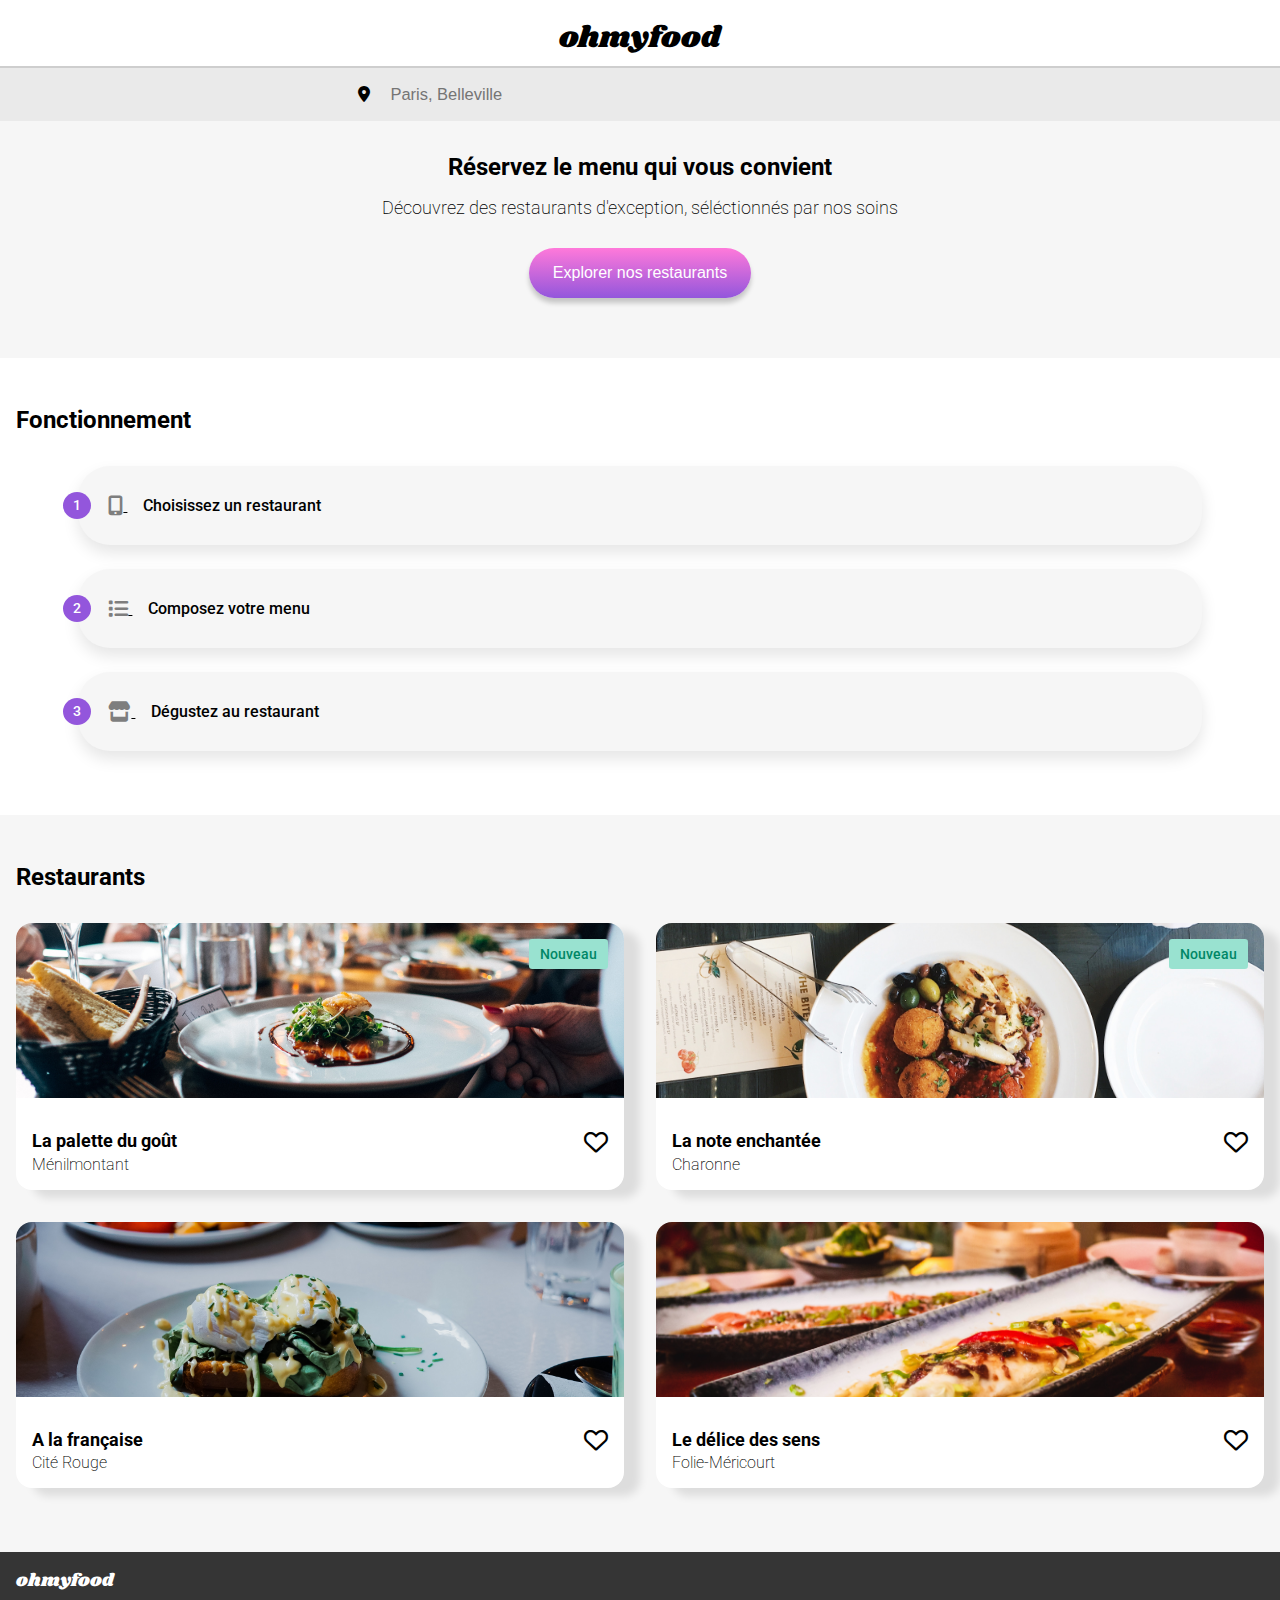
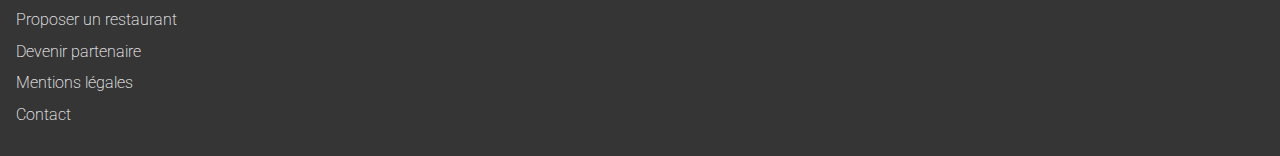
==== Ohmyfood/index.html @ c8597b2f "page accueil v1" ====
<!DOCTYPE html>
<html lang="fr">

<head>
    <meta charset="UTF-8">
    <meta http-equiv="X-UA-Compatible" content="IE=edge">
    <meta name="viewport" content="width=device-width, initial-scale=1.0">
    <link rel="stylesheet" href="sass/styles.css">
    <link rel="preconnect" href="https://fonts.googleapis.com">
    <link rel="preconnect" href="https://fonts.gstatic.com" crossorigin>
    <link href="https://fonts.googleapis.com/css2?family=Roboto:wght@300;400;500;700&family=Shrikhand&display=swap"
        rel="stylesheet">
    <link rel="stylesheet" href="https://cdn.jsdelivr.net/npm/bootstrap-icons@1.9.1/font/bootstrap-icons.css"
        integrity="sha384-xeJqLiuOvjUBq3iGOjvSQSIlwrpqjSHXpduPd6rQpuiM3f5/ijby8pCsnbu5S81n" crossorigin="anonymous">
    <link rel="stylesheet" href="https://cdnjs.cloudflare.com/ajax/libs/font-awesome/6.0.0/css/all.min.css">
    <title>ohmyfood</title>
</head>

<body>
    <!--header-->
    <header>
        <p class="header__logo logo">ohmyfood</p>
    </header>
    <main>
        <!--section search-->
        <section class="section__search">
            <div class="search__input">
                <i class="fa-solid fa-location-dot search--icon"></i>
                <input class="search--input" type="text" placeholder="Paris, Belleville">
            </div>
        </section>
        <!--section feature-->
        <section class="section__feature">
            <h1 class="feature__heading-1 heading-1">Réservez le menu qui vous convient</h1>
            <p class="feature__text">Découvrez des restaurants d'exception, séléctionnés par nos soins</p>
            <button class="btn--gradient">Explorer nos restaurants</button>
        </section>
        <!--section functioning-->
        <section class="section__functioning">
            <h1 class="function__heading-1 heading-1">Fonctionnement</h1>
            <ul class="function__wrapper">
                <li class="wrapper__list">
                    <a href="#">
                        <p class="list-1__number number">1</p>
                        <i class="list-1__icon fa-solid fa-mobile-screen-button fa-lg icon"></i>
                        <p class="list-1__text">Choisissez un restaurant</p>
                    </a>
                </li>
                <li class="wrapper__list">
                    <a href="#">
                        <p class="list-2__number number">2</p>
                        <i class="list-2__icon fa-solid fa-list fa-lg icon"></i>
                        <p class="list-2__text">Composez votre menu</p>
                    </a>
                </li>
                <li class="wrapper__list">
                    <a href="#">
                        <p class="list-3__number number">3</p>
                        <i class="list-3__icon fa-solid fa-store fa-lg icon"></i>
                        <p class="list-3__text">Dégustez au restaurant</p>
                    </a>
                </li>
            </ul>
        </section>
        <!--section restaurants-->
        <section class="section__restaurants">
            <h1 class="restaurants__heading-1 heading-1">Restaurants</h1>
            <div class="restaurants__wrapper">
                <div class="wrapper__card">
                    <img class="card-1__img image" src="images/restaurants/jay-wennington-N_Y88TWmGwA-unsplash.jpg"
                        alt="restaurant la palette du goût" />
                    <div class="card-1__lower card__lower">
                        <h3 class="lower__heading-3 heading-3">La palette du goût</h3>
                        <i class="fa-solid fa-heart icon--fill fa-xl"></i>
                        <i class="fa-regular fa-heart icon--border fa-xl"></i>
                        <p class="lower__location">Ménilmontant</p>
                    </div>
                    <p class="card-1__new card__new">Nouveau</p>
                </div>
                <div class="wrapper__card">
                    <img class="card-2__img image" src="images/restaurants/stil-u2Lp8tXIcjw-unsplash.jpg"
                        alt="restaurant la note enchantée">
                    <div class="card-2__lower card__lower">
                        <h3 class="lower__heading-3 heading-3">La note enchantée</h3>
                        <i class="fa-solid fa-heart icon--fill fa-xl"></i>
                        <i class="fa-regular fa-heart icon--border fa-xl"></i>
                        <p class="lower__location">Charonne</p>
                    </div>
                    <p class="card-2__new card__new">Nouveau</p>
                </div>
                <div class="wrapper__card">
                    <img class="card-3__img image" src="images/restaurants/toa-heftiba-DQKerTsQwi0-unsplash.jpg"
                        alt="restaurant A la française" />
                    <div class="card-3__lower card__lower">
                        <h3 class="lower__heading-3 heading-3">A la française</h3>
                        <div class="icon--toggle">
                            <i class="fa-solid fa-heart icon--fill fa-xl"></i>
                            <i class="fa-regular fa-heart icon--border fa-xl"></i>
                        </div>
                        <p class="lower__location">Cité Rouge</p>
                    </div>
                    <p class="card-3__new card__new">Nouveau</p>
                </div>
                <div class="wrapper__card">
                    <img class="card-4__img image"
                        src="images/restaurants/louis-hansel-shotsoflouis-qNBGVyOCY8Q-unsplash.jpg"
                        alt="restaurant le délice des sens" />
                    <div class="card-4__lower card__lower">
                        <h3 class="lower__heading-3 heading-3">Le délice des sens</h3>
                        <i class="fa-solid fa-heart icon--fill fa-xl"></i>
                        <i class="fa-regular fa-heart icon--border fa-xl"></i>
                        <p class="lower__location">Folie-Méricourt</p>
                    </div>
                    <p class="card-4__new card__new">Nouveau</p>
                </div>
            </div>
        </section>
    </main>
    <!--footer-->
    <footer>
        <p class="footer__logo logo">ohmyfood</p>
        <ul class="footer_wrapper">
            <li class="wrapper__suggest">
                <i class="suggest__icon"></i>
                <p class="suggest__text">Proposer un restaurant</p>
            </li>
            <li class="wrapper__partnership">
                <i class="partnership__icon"></i>
                <p class="partnership__text">Devenir partenaire</p>
            </li>
            <li class="wrapper__legal">
                <p class="legal__text">Mentions légales</p>
            </li>
            <li class="wrapper__contact">
                <p class="contact__text">Contact</p>
            </li>
        </ul>
    </footer>
</body>

</html>
---- Ohmyfood/sass/styles.css ----
@import "../libs/reset.css";
@import "../libs/fonts.css";
body {
  width: 100%;
  background-color: #fff;
}

.header {
  width: 100%;
}

.header__logo {
  padding: 1rem 0 0.4rem 0;
}

section {
  width: 100%;
  padding: 0 1rem;
}

.section__search {
  width: 100%;
  padding: 1rem 0 1rem 0;
  background-color: #eaeaea;
  border-top: 2px solid #cecece;
}

.search__input {
  display: inline-block;
  padding-left: 28%;
}
.search__input input {
  width: 80%;
  background: none;
  font-size: 1.031rem;
  font-weight: 500;
  border: none;
  opacity: 1;
  padding-left: 1rem;
}

.section__feature {
  background: #f6f6f6;
  text-align: center;
  padding-bottom: 60px;
}

.feature__heading-1 {
  padding: 2rem 15% 1rem 15%;
  width: auto;
}

.feature__text {
  font-size: 1.125rem;
  padding-bottom: 1.875rem;
}

.btn--gradient {
  font-size: 1rem;
  font-weight: 500;
  color: #fff;
  padding: 1rem 1.5rem;
  border-radius: 2rem;
  border: none;
  background: linear-gradient(180deg, rgb(255, 121, 218) 0%, rgb(147, 86, 220) 100%);
  box-shadow: 0 5px 5px rgba(0, 0, 0, 0.2);
}
.btn--gradient:hover {
  background: linear-gradient(180deg, rgba(255, 121, 218, 0.9) 0%, rgba(147, 86, 220, 0.9) 100%);
  box-shadow: 0 5px 5px rgba(0, 0, 0, 0.4);
}

.section__functioning {
  padding-bottom: 4rem;
}
.section__functioning .function__heading-1 {
  padding: 3rem 0 2rem 0;
}

.function__wrapper {
  width: 100%;
  display: flex;
  flex-direction: column;
  gap: 1.5rem;
  font-weight: 500;
}
.function__wrapper a {
  width: 100%;
  color: #000;
  font-size: 1rem;
  font-weight: 500;
}
.function__wrapper a:visited {
  text-decoration: none;
  color: #000;
}

.wrapper__list {
  position: relative;
  width: 90%;
  margin: auto;
  background-color: #f6f6f6;
  padding: 30px 30px;
  border-radius: 2rem;
  box-shadow: 0 0.5rem 1rem rgba(0, 0, 0, 0.1);
}
.wrapper__list:hover {
  background-color: rgba(147, 86, 220, 0.1);
  box-shadow: 0 0.5rem 1rem rgba(0, 0, 0, 0.2);
}
.wrapper__list:hover .icon {
  color: #9356DC;
}
.wrapper__list .number {
  position: absolute;
  top: 33%;
  left: -15px;
  display: inline-block;
  padding: 5px 10px 5px 10px;
  border-radius: 50%;
  font-size: 0.9rem;
  color: #fff;
  background: #9356DC;
}
.wrapper__list .list-1__icon, .wrapper__list .list-2__icon, .wrapper__list .list-3__icon {
  display: inline-block;
  color: #7e7e7e;
}
.wrapper__list p {
  padding-left: 1rem;
  display: inline-block;
  font-size: 1rem;
  font-weight: 500;
}

.section__restaurants {
  width: 100%;
  background: #f6f6f6;
  padding-bottom: 4rem;
}
.section__restaurants .heading-1 {
  padding: 3rem 0 2rem 0;
}
.section__restaurants .restaurants__wrapper {
  display: flex;
  flex-direction: column;
  gap: 2rem;
  flex-wrap: nowrap;
}
@media screen and (min-width: 600px) {
  .section__restaurants .restaurants__wrapper {
    flex-direction: row;
    flex-wrap: wrap;
    justify-content: space-between;
  }
}

.wrapper__card {
  position: relative;
  display: flex;
  flex-direction: row;
  flex-wrap: wrap;
  gap: 1rem;
  height: 25%;
  width: 100%;
  max-width: 600px;
  background: #fff;
  border-radius: 1rem 1rem 1rem 1rem;
  box-shadow: 1rem 0.5rem 0.5rem rgba(0, 0, 0, 0.1);
}
@media screen and (min-width: 600px) {
  .wrapper__card {
    width: calc(50% - 1rem);
    max-width: 100%;
  }
}
.wrapper__card .image {
  max-height: 175px;
  width: 100%;
  border-radius: 1rem 1rem 0 0;
  -o-object-fit: cover;
     object-fit: cover;
}
.wrapper__card .card__lower {
  height: 35%;
}
.wrapper__card .card__new {
  position: absolute;
  top: 1rem;
  right: 1rem;
  font-size: 0.9rem;
  font-weight: 500;
  background: #99E2D0;
  color: #008766;
  padding: 0.4rem 0.7rem;
  border-radius: 0.2rem;
}

.card__lower {
  position: relative;
  width: 100%;
}
.card__lower .heading-3 {
  padding: 1rem 0 0.2rem 1rem;
  font-size: 1.15rem;
  font-weight: 700;
}
.card__lower p {
  padding: 0 0rem 1rem 1rem;
}
.card__lower .icon--border {
  display: block;
  position: absolute;
  background: #fff;
  top: 1.7rem;
  right: 1rem;
}
.card__lower .icon--fill {
  display: none;
  position: absolute;
  top: 1.7rem;
  right: 1rem;
}

.icon--toggle:hover .icon--border {
  display: none;
}
.icon--toggle:hover .icon--fill {
  display: block;
  height: -webkit-fit-content;
  height: -moz-fit-content;
  height: fit-content;
  -webkit-background-clip: text;
          background-clip: text;
  background-image: linear-gradient(180deg, rgb(255, 121, 218) 0%, rgb(147, 86, 220));
  color: transparent;
}

.card-3__new, .card-4__new {
  display: none;
}

footer {
  width: 100%;
  background: #353535;
  color: #fff;
  padding: 0 0 2rem 0;
}
footer .logo {
  padding: 1rem 0 1rem 1rem;
}
footer .footer_wrapper {
  width: 100%;
  display: flex;
  flex-direction: row;
  flex-wrap: wrap;
  gap: 0.8rem;
}
footer li {
  padding: 0 0 0 1rem;
  width: 100%;
}/*# sourceMappingURL=styles.css.map */
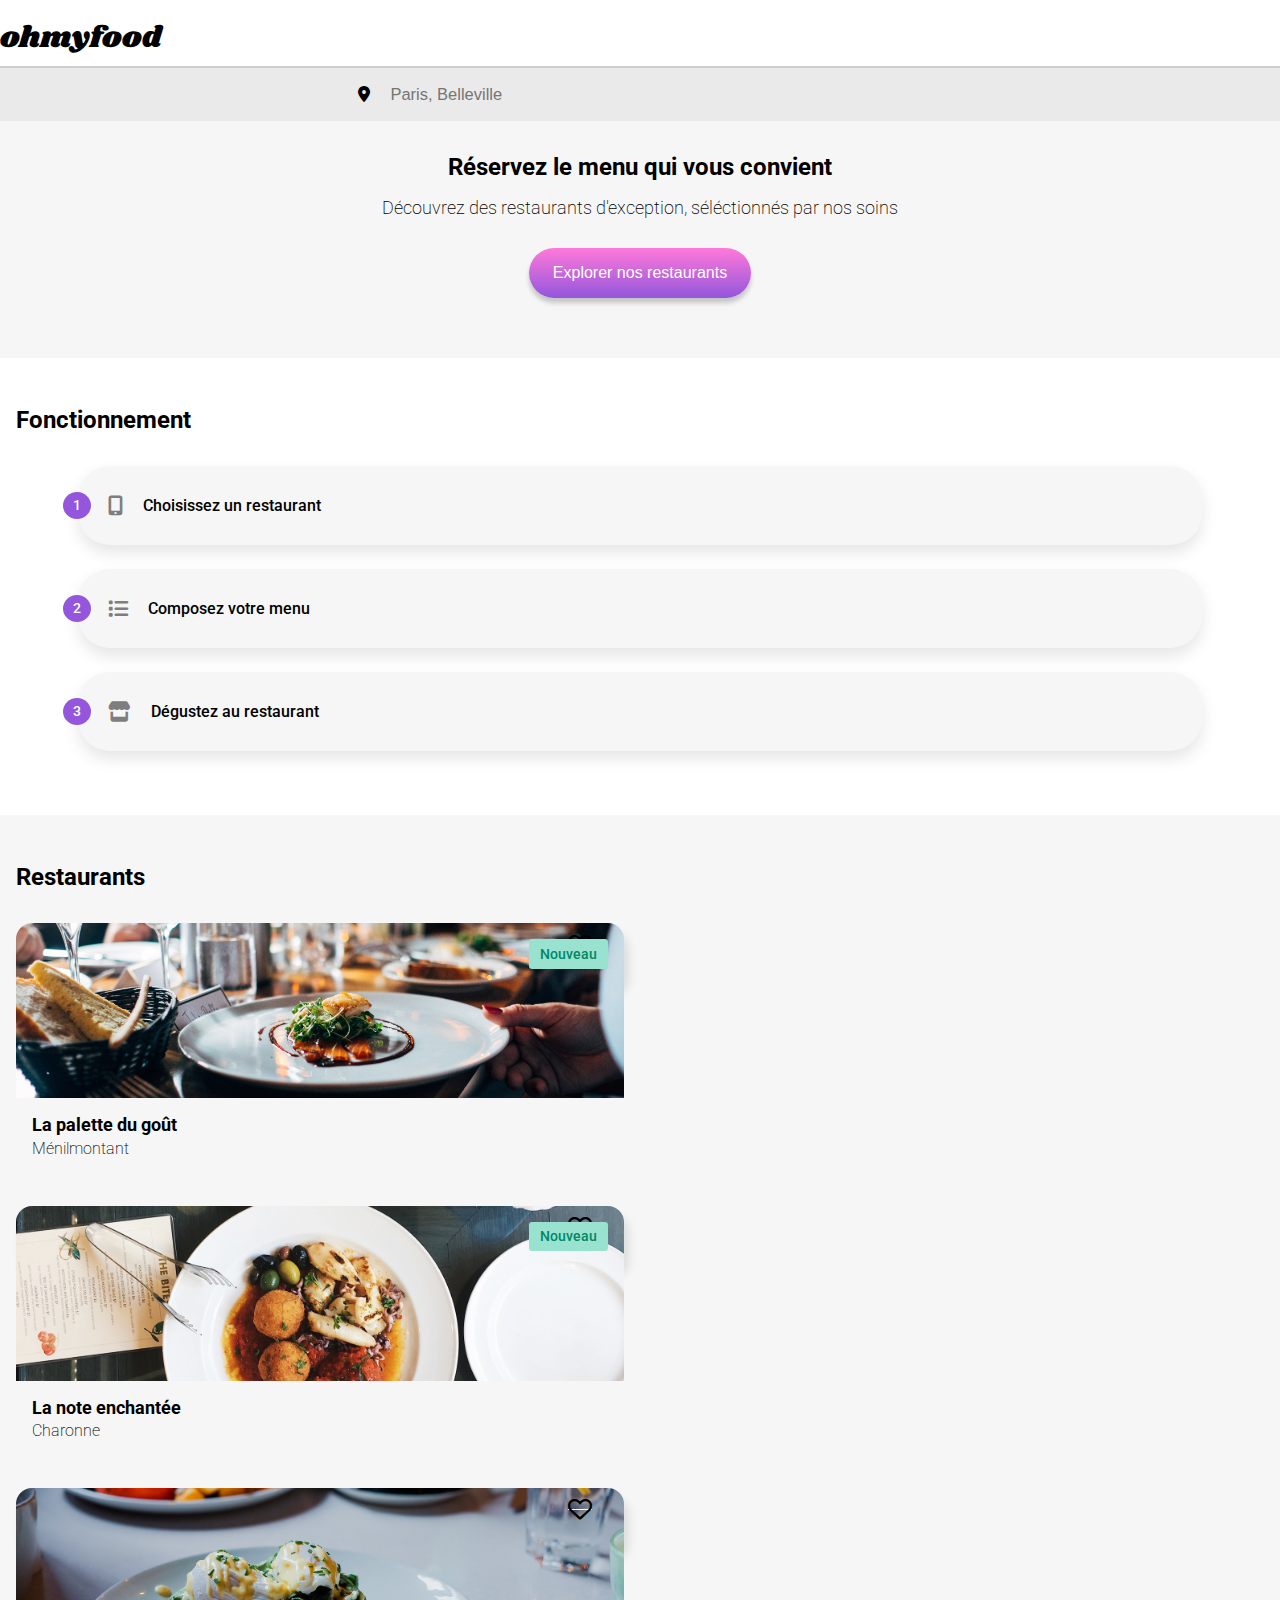
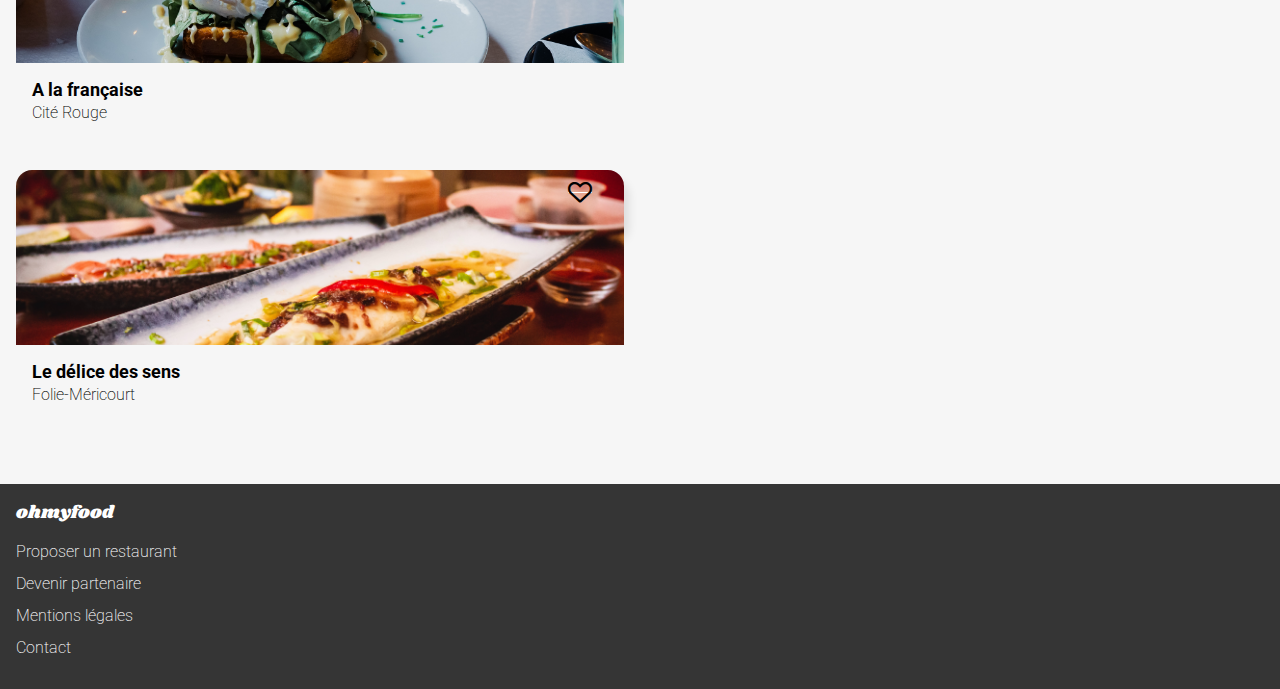
==== commit 877089ea: "ajout des pages menu" ====
--- a/Ohmyfood/index.html
+++ b/Ohmyfood/index.html
@@ -66,53 +66,62 @@
         <section class="section__restaurants">
             <h1 class="restaurants__heading-1 heading-1">Restaurants</h1>
             <div class="restaurants__wrapper">
-                <div class="wrapper__card">
-                    <img class="card-1__img image" src="images/restaurants/jay-wennington-N_Y88TWmGwA-unsplash.jpg"
-                        alt="restaurant la palette du goût" />
-                    <div class="card-1__lower card__lower">
-                        <h3 class="lower__heading-3 heading-3">La palette du goût</h3>
-                        <i class="fa-solid fa-heart icon--fill fa-xl"></i>
-                        <i class="fa-regular fa-heart icon--border fa-xl"></i>
-                        <p class="lower__location">Ménilmontant</p>
-                    </div>
-                    <p class="card-1__new card__new">Nouveau</p>
-                </div>
-                <div class="wrapper__card">
-                    <img class="card-2__img image" src="images/restaurants/stil-u2Lp8tXIcjw-unsplash.jpg"
-                        alt="restaurant la note enchantée">
-                    <div class="card-2__lower card__lower">
-                        <h3 class="lower__heading-3 heading-3">La note enchantée</h3>
-                        <i class="fa-solid fa-heart icon--fill fa-xl"></i>
-                        <i class="fa-regular fa-heart icon--border fa-xl"></i>
-                        <p class="lower__location">Charonne</p>
-                    </div>
-                    <p class="card-2__new card__new">Nouveau</p>
-                </div>
-                <div class="wrapper__card">
-                    <img class="card-3__img image" src="images/restaurants/toa-heftiba-DQKerTsQwi0-unsplash.jpg"
-                        alt="restaurant A la française" />
-                    <div class="card-3__lower card__lower">
-                        <h3 class="lower__heading-3 heading-3">A la française</h3>
-                        <div class="icon--toggle">
+                <a href="./pages/la-palette-du-gout.html">
+                    <div class="wrapper__card">
+                        <img class="card-1__img image" src="images/restaurants/jay-wennington-N_Y88TWmGwA-unsplash.jpg"
+                            alt="restaurant la palette du goût" />
+                        <div class="card-1__lower card__lower">
+                            <h3 class="lower__heading-3 heading-3">La palette du goût</h3>
                             <i class="fa-solid fa-heart icon--fill fa-xl"></i>
                             <i class="fa-regular fa-heart icon--border fa-xl"></i>
+                            <p class="lower__location">Ménilmontant</p>
+                            <p class="card-1__new card__new">Nouveau</p>
                         </div>
-                        <p class="lower__location">Cité Rouge</p>
                     </div>
-                    <p class="card-3__new card__new">Nouveau</p>
-                </div>
-                <div class="wrapper__card">
-                    <img class="card-4__img image"
-                        src="images/restaurants/louis-hansel-shotsoflouis-qNBGVyOCY8Q-unsplash.jpg"
-                        alt="restaurant le délice des sens" />
-                    <div class="card-4__lower card__lower">
-                        <h3 class="lower__heading-3 heading-3">Le délice des sens</h3>
-                        <i class="fa-solid fa-heart icon--fill fa-xl"></i>
-                        <i class="fa-regular fa-heart icon--border fa-xl"></i>
-                        <p class="lower__location">Folie-Méricourt</p>
+                </a>
+                <a href="#">
+                    <div class="wrapper__card">
+                        <img class="card-2__img image" src="images/restaurants/stil-u2Lp8tXIcjw-unsplash.jpg"
+                            alt="restaurant la note enchantée">
+                        <div class="card-2__lower card__lower">
+                            <h3 class="lower__heading-3 heading-3">La note enchantée</h3>
+                            <i class="fa-solid fa-heart icon--fill fa-xl"></i>
+                            <i class="fa-regular fa-heart icon--border fa-xl"></i>
+                            <p class="lower__location">Charonne</p>
+                        </div>
+                        <p class="card-2__new card__new">Nouveau</p>
                     </div>
-                    <p class="card-4__new card__new">Nouveau</p>
-                </div>
+                </a>
+                <a href="#">
+                    <div class="wrapper__card">
+                        <img class="card-3__img image" src="images/restaurants/toa-heftiba-DQKerTsQwi0-unsplash.jpg"
+                            alt="restaurant A la française" />
+                        <div class="card-3__lower card__lower">
+                            <h3 class="lower__heading-3 heading-3">A la française</h3>
+                            <div class="icon--toggle">
+                                <i class="fa-solid fa-heart icon--fill fa-xl"></i>
+                                <i class="fa-regular fa-heart icon--border fa-xl"></i>
+                            </div>
+                            <p class="lower__location">Cité Rouge</p>
+
+                        </div>
+                        <p class="card-3__new card__new">Nouveau</p>
+                    </div>
+                </a>
+                <a href="#">
+                    <div class="wrapper__card">
+                        <img class="card-4__img image"
+                            src="images/restaurants/louis-hansel-shotsoflouis-qNBGVyOCY8Q-unsplash.jpg"
+                            alt="restaurant le délice des sens" />
+                        <div class="card-4__lower card__lower">
+                            <h3 class="lower__heading-3 heading-3">Le délice des sens</h3>
+                            <i class="fa-solid fa-heart icon--fill fa-xl"></i>
+                            <i class="fa-regular fa-heart icon--border fa-xl"></i>
+                            <p class="lower__location">Folie-Méricourt</p>
+                        </div>
+                        <p class="card-4__new card__new">Nouveau</p>
+                    </div>
+                </a>
             </div>
         </section>
     </main>
@@ -121,18 +130,26 @@
         <p class="footer__logo logo">ohmyfood</p>
         <ul class="footer_wrapper">
             <li class="wrapper__suggest">
-                <i class="suggest__icon"></i>
-                <p class="suggest__text">Proposer un restaurant</p>
+                <a href="#">
+                    <i class="suggest__icon"></i>
+                    <p class="suggest__text">Proposer un restaurant</p>
+                </a>
             </li>
             <li class="wrapper__partnership">
-                <i class="partnership__icon"></i>
-                <p class="partnership__text">Devenir partenaire</p>
+                <a href="#">
+                    <i class="partnership__icon"></i>
+                    <p class="partnership__text">Devenir partenaire</p>
+                </a>
             </li>
             <li class="wrapper__legal">
-                <p class="legal__text">Mentions légales</p>
+                <a href="#">
+                    <p class="legal__text">Mentions légales</p>
+                </a>
             </li>
             <li class="wrapper__contact">
-                <p class="contact__text">Contact</p>
+                <a href="mailto:contact@ohmyfood.com">
+                    <p class="contact__text">Contact</p>
+                </a>
             </li>
         </ul>
     </footer>
--- a/Ohmyfood/sass/styles.css
+++ b/Ohmyfood/sass/styles.css
@@ -4,12 +4,23 @@
   width: 100%;
   background-color: #fff;
 }
+body a:link {
+  text-decoration: none;
+  color: inherit;
+}
 
 .header {
   width: 100%;
 }
 
+.arrow--link {
+  padding-left: 1.5rem;
+  padding-right: 3.4rem;
+}
+
 .header__logo {
+  display: inline-block;
+  text-align: center;
   padding: 1rem 0 0.4rem 0;
 }
 
@@ -30,13 +41,108 @@
   padding-left: 28%;
 }
 .search__input input {
-  width: 80%;
+  width: 58%;
   background: none;
   font-size: 1.031rem;
   font-weight: 500;
   border: none;
   opacity: 1;
   padding-left: 1rem;
+}
+.search__input input:focus {
+  background: rgba(147, 86, 220, 0.1);
+}
+.search__input input:focus-visible {
+  outline: none;
+}
+
+.section__feature--image img {
+  -o-object-fit: cover;
+     object-fit: cover;
+}
+
+.section__menu {
+  position: relative;
+  width: auto;
+  padding: 2rem 0 2rem 0;
+  background: #f6f6f6;
+  border-radius: 2.5rem 2.5rem 0 0;
+  margin-top: -3.1rem;
+}
+.section__menu--heading-1 {
+  font-family: "Shrikhand", cursive, sans-serif;
+  font-size: 1.6rem;
+  padding: 0 0 2rem 1rem;
+}
+.section__menu--wrapper {
+  display: flex;
+  flex-direction: column;
+}
+
+.wrapper__entrees, .wrapper__plats, .wrapper__desserts {
+  width: 100%;
+  display: flex;
+  flex-direction: column;
+}
+.wrapper__entrees--heading-4, .wrapper__plats--heading-4, .wrapper__desserts--heading-4 {
+  position: relative;
+  text-transform: uppercase;
+  font-weight: 200;
+  font-size: 1rem;
+  padding: 0 0 2rem 1rem;
+}
+.wrapper__entrees--heading-4:after, .wrapper__plats--heading-4:after, .wrapper__desserts--heading-4:after {
+  content: "";
+  position: absolute;
+  background: #99E2D0;
+  top: 1.4rem;
+  left: 1rem;
+  width: 11.5%;
+  height: 3px;
+}
+.wrapper__entrees--wrapper, .wrapper__plats--wrapper, .wrapper__desserts--wrapper {
+  padding: 0 1rem;
+}
+
+.card {
+  position: relative;
+  width: 100%;
+  background: white;
+  border-radius: 0.85rem;
+  margin-bottom: 1rem;
+  box-shadow: 0 0.5rem 1rem rgba(0, 0, 0, 0.1);
+}
+.card--title {
+  padding: 1rem 0 0.1rem 1rem;
+  font-weight: 700;
+  font-size: 1.1rem;
+}
+.card--details {
+  padding: 0 0 1rem 1rem;
+  font-size: 0.85rem;
+}
+.card--price {
+  position: absolute;
+  bottom: 1rem;
+  right: 1rem;
+  font-size: 0.85rem;
+  font-weight: 700;
+}
+
+.section__menu--btn {
+  margin: 2rem 0 2rem 0;
+  font-size: 1rem;
+  font-weight: 500;
+  color: #fff;
+  padding: 0.9rem 3rem;
+  border-radius: 2rem;
+  border: none;
+  background: linear-gradient(180deg, rgb(255, 121, 218) 0%, rgb(147, 86, 220) 100%);
+  box-shadow: 0 5px 5px rgba(0, 0, 0, 0.2);
+}
+.section__menu--btn:hover {
+  background: linear-gradient(180deg, rgba(255, 121, 218, 0.9) 0%, rgba(147, 86, 220, 0.9) 100%);
+  box-shadow: 0 5px 5px rgba(0, 0, 0, 0.4);
 }
 
 .section__feature {
@@ -160,13 +266,12 @@
   display: flex;
   flex-direction: row;
   flex-wrap: wrap;
-  gap: 1rem;
   height: 25%;
   width: 100%;
   max-width: 600px;
   background: #fff;
   border-radius: 1rem 1rem 1rem 1rem;
-  box-shadow: 1rem 0.5rem 0.5rem rgba(0, 0, 0, 0.1);
+  box-shadow: 5px 10px 10px rgba(0, 0, 0, 0.1);
 }
 @media screen and (min-width: 600px) {
   .wrapper__card {
@@ -196,9 +301,20 @@
   border-radius: 0.2rem;
 }
 
+.restaurants__wrapper a {
+  width: 100%;
+}
+.restaurants__wrapper a:hover .wrapper__card {
+  box-shadow: 5px 10px 15px rgba(0, 0, 0, 0.2);
+  background: rgba(153, 226, 208, 0.1);
+}
+.restaurants__wrapper a:hover .image {
+  opacity: 0.5;
+}
+
 .card__lower {
-  position: relative;
-  width: 100%;
+  width: 100%;
+  color: #000;
 }
 .card__lower .heading-3 {
   padding: 1rem 0 0.2rem 1rem;
@@ -212,14 +328,14 @@
   display: block;
   position: absolute;
   background: #fff;
-  top: 1.7rem;
-  right: 1rem;
+  bottom: 2.5rem;
+  right: 2rem;
 }
 .card__lower .icon--fill {
   display: none;
   position: absolute;
-  top: 1.7rem;
-  right: 1rem;
+  bottom: 2.5rem;
+  right: 2rem;
 }
 
 .icon--toggle:hover .icon--border {
@@ -250,7 +366,7 @@
   padding: 1rem 0 1rem 1rem;
 }
 footer .footer_wrapper {
-  width: 100%;
+  width: auto;
   display: flex;
   flex-direction: row;
   flex-wrap: wrap;
@@ -259,4 +375,12 @@
 footer li {
   padding: 0 0 0 1rem;
   width: 100%;
+}
+footer li p {
+  width: auto;
+  color: #fff;
+}
+footer a:hover p {
+  color: #99E2D0;
+  transition: all 0.2s ease-in-out;
 }/*# sourceMappingURL=styles.css.map */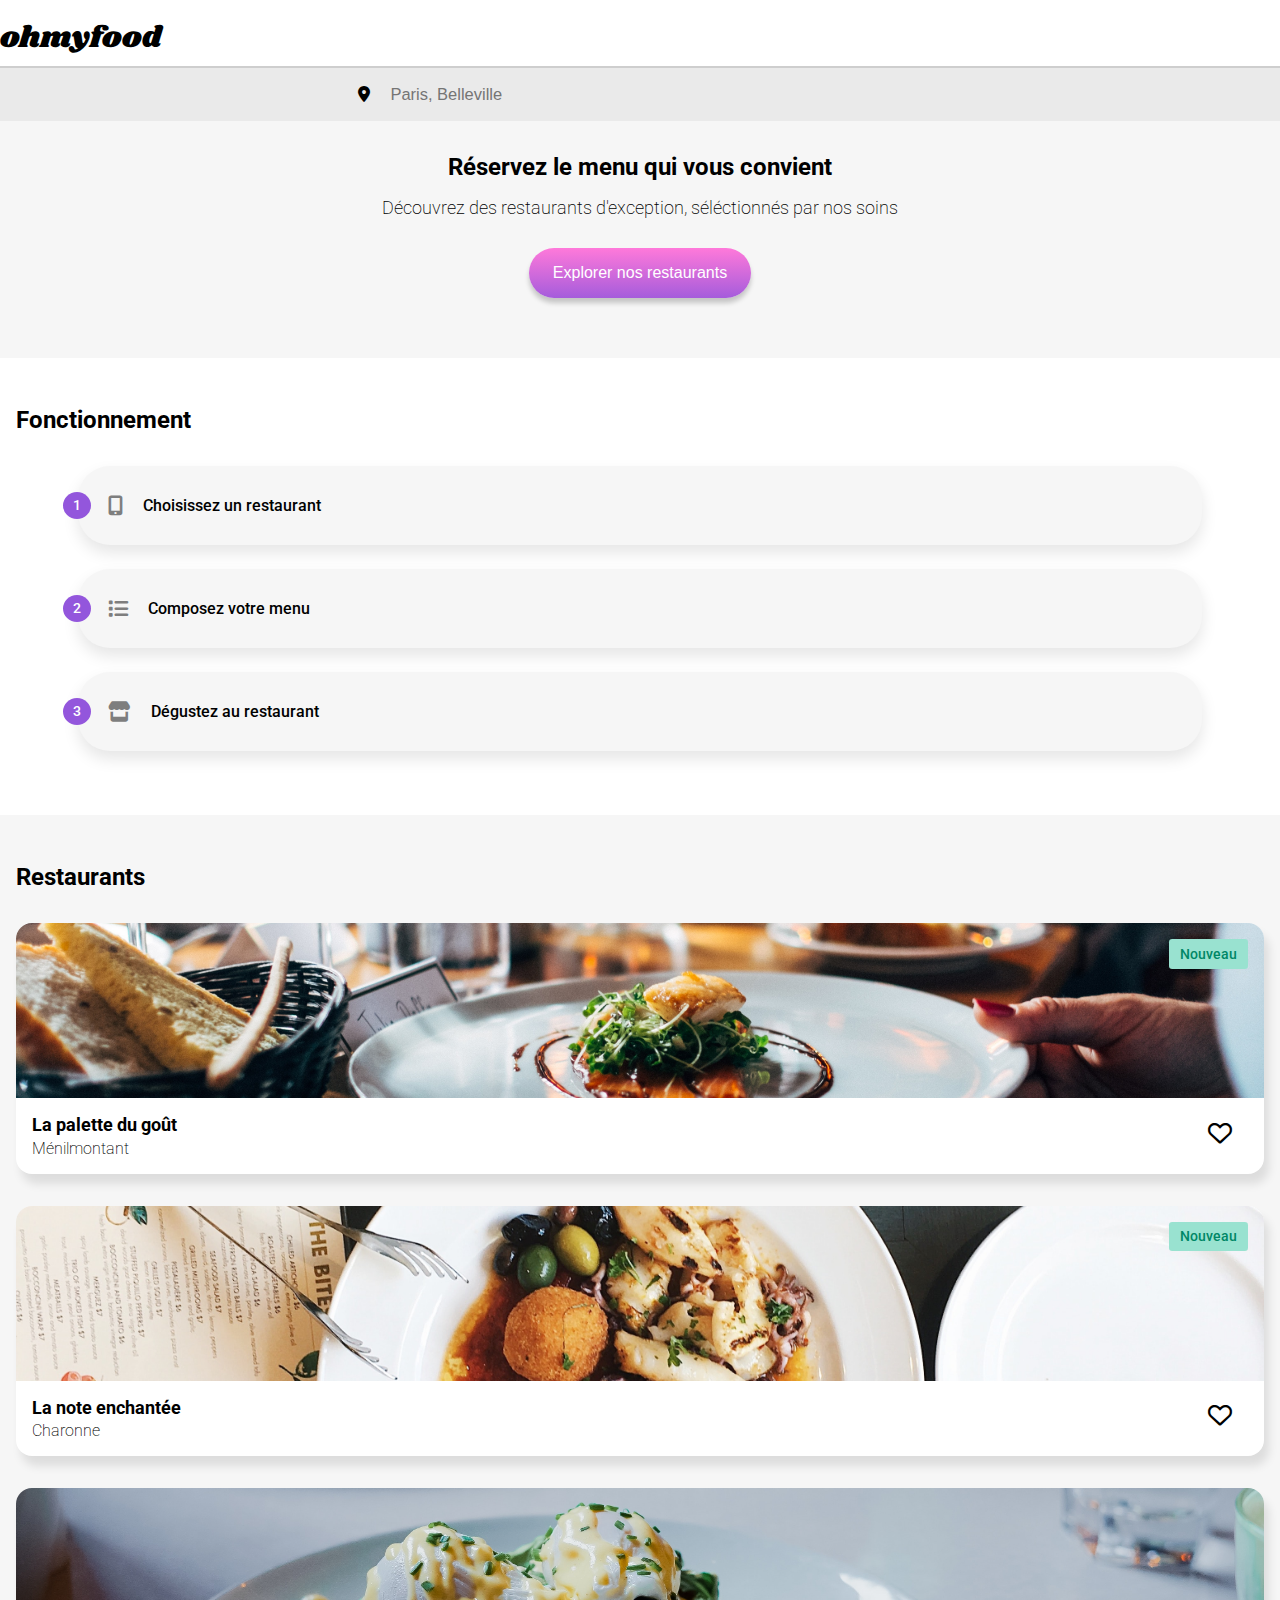
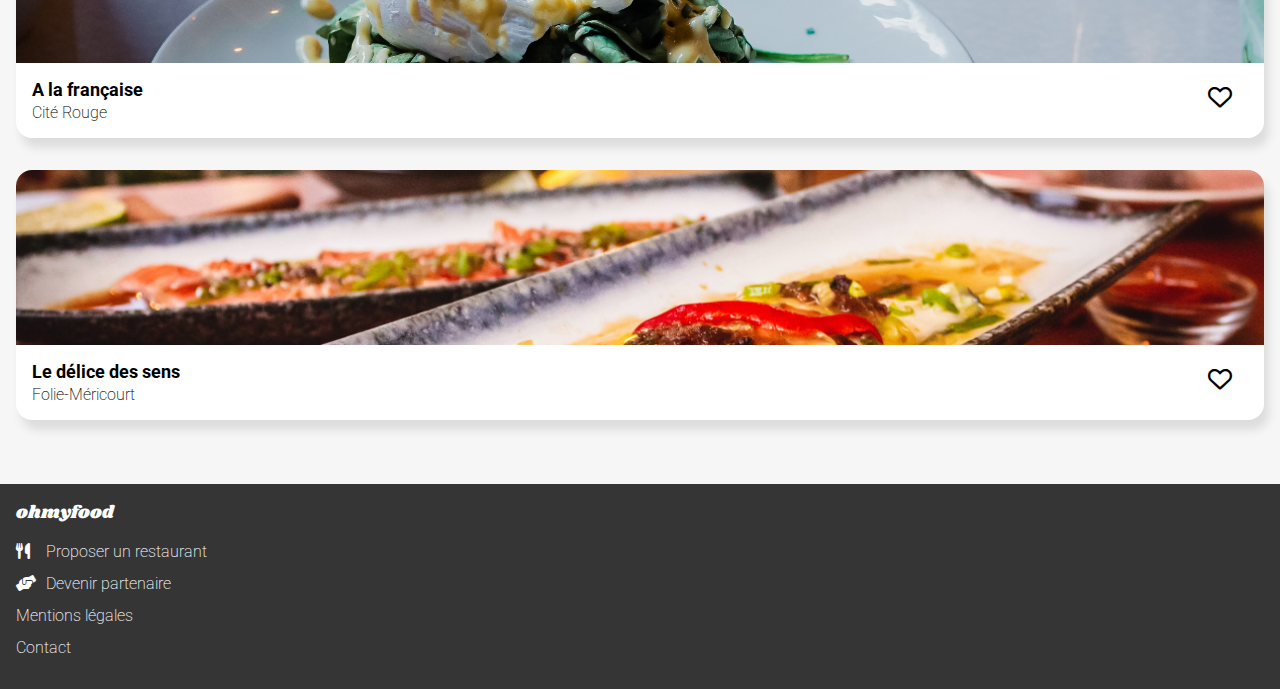
==== commit c2e579a4: "il faut copier le html de palete sur les autres menus" ====
--- a/Ohmyfood/index.html
+++ b/Ohmyfood/index.html
@@ -23,12 +23,12 @@
     </header>
     <main>
         <!--section search-->
-        <section class="section__search">
+        <div class="section__search">
             <div class="search__input">
                 <i class="fa-solid fa-location-dot search--icon"></i>
                 <input class="search--input" type="text" placeholder="Paris, Belleville">
             </div>
-        </section>
+        </div>
         <!--section feature-->
         <section class="section__feature">
             <h1 class="feature__heading-1 heading-1">Réservez le menu qui vous convient</h1>
@@ -63,63 +63,66 @@
             </ul>
         </section>
         <!--section restaurants-->
-        <section class="section__restaurants">
+        <section class="restaurants">
             <h1 class="restaurants__heading-1 heading-1">Restaurants</h1>
             <div class="restaurants__wrapper">
                 <a href="./pages/la-palette-du-gout.html">
-                    <div class="wrapper__card">
-                        <img class="card-1__img image" src="images/restaurants/jay-wennington-N_Y88TWmGwA-unsplash.jpg"
+                    <div class="card-resto">
+                        <img class="card-resto__image" src="images/restaurants/jay-wennington-N_Y88TWmGwA-unsplash.jpg"
                             alt="restaurant la palette du goût" />
-                        <div class="card-1__lower card__lower">
-                            <h3 class="lower__heading-3 heading-3">La palette du goût</h3>
-                            <i class="fa-solid fa-heart icon--fill fa-xl"></i>
-                            <i class="fa-regular fa-heart icon--border fa-xl"></i>
-                            <p class="lower__location">Ménilmontant</p>
-                            <p class="card-1__new card__new">Nouveau</p>
+                        <div class="card-resto__lower">
+                            <h3 class="card-resto__lower--heading-3 heading-3">La palette du goût</h3>
+                            <div class="icon__toggle">
+                                <i class="icon__toggle--fill fa-solid fa-heart fa-xl"></i>
+                                <i class="icon__toggle--border fa-regular fa-heart fa-xl"></i>
+                            </div>
+                            <p class="card-resto__lower--location">Ménilmontant</p>
+                            <p class="card-resto__lower--new">Nouveau</p>
                         </div>
                     </div>
                 </a>
-                <a href="#">
-                    <div class="wrapper__card">
-                        <img class="card-2__img image" src="images/restaurants/stil-u2Lp8tXIcjw-unsplash.jpg"
-                            alt="restaurant la note enchantée">
-                        <div class="card-2__lower card__lower">
-                            <h3 class="lower__heading-3 heading-3">La note enchantée</h3>
-                            <i class="fa-solid fa-heart icon--fill fa-xl"></i>
-                            <i class="fa-regular fa-heart icon--border fa-xl"></i>
-                            <p class="lower__location">Charonne</p>
+                <a href="./pages/la-note-enchantee.html">
+                    <div class="card-resto">
+                        <img class="card-resto__image" src="images/restaurants/stil-u2Lp8tXIcjw-unsplash.jpg"
+                            alt="restaurant la note enchantée" />
+                        <div class="card-resto__lower">
+                            <h3 class="card-resto__lower--heading-3">La note enchantée</h3>
+                            <div class="icon__toggle">
+                                <i class="icon__toggle--fill fa-solid fa-heart fa-xl"></i>
+                                <i class="icon__toggle--border fa-regular fa-heart fa-xl"></i>
+                            </div>
+                            <p class="card-resto__lower--location">Charonne</p>
+                            <p class="card-resto__lower--new">Nouveau</p>
                         </div>
-                        <p class="card-2__new card__new">Nouveau</p>
                     </div>
                 </a>
-                <a href="#">
-                    <div class="wrapper__card">
-                        <img class="card-3__img image" src="images/restaurants/toa-heftiba-DQKerTsQwi0-unsplash.jpg"
-                            alt="restaurant A la française" />
-                        <div class="card-3__lower card__lower">
-                            <h3 class="lower__heading-3 heading-3">A la française</h3>
-                            <div class="icon--toggle">
-                                <i class="fa-solid fa-heart icon--fill fa-xl"></i>
-                                <i class="fa-regular fa-heart icon--border fa-xl"></i>
+                <a href="./pages/a-la-francaise.html">
+                    <div class="card-resto">
+                        <img class="card-resto__image" src="images/restaurants/toa-heftiba-DQKerTsQwi0-unsplash.jpg"
+                            alt="restaurant à la française" />
+                        <div class="card-resto__lower">
+                            <h3 class="card-resto__lower--heading-3">A la française</h3>
+                            <div class="icon__toggle">
+                                <i class="icon__toggle--fill fa-solid fa-heart fa-xl"></i>
+                                <i class="icon__toggle--border fa-regular fa-heart fa-xl"></i>
                             </div>
-                            <p class="lower__location">Cité Rouge</p>
-
+                            <p class="card-resto__lower--location">Cité Rouge</p>
                         </div>
-                        <p class="card-3__new card__new">Nouveau</p>
                     </div>
                 </a>
-                <a href="#">
-                    <div class="wrapper__card">
-                        <img class="card-4__img image"
+                <a href="./pages/le-delice-des-sens.html">
+                    <div class="card-resto">
+                        <img class="card-resto__image"
                             src="images/restaurants/louis-hansel-shotsoflouis-qNBGVyOCY8Q-unsplash.jpg"
                             alt="restaurant le délice des sens" />
-                        <div class="card-4__lower card__lower">
-                            <h3 class="lower__heading-3 heading-3">Le délice des sens</h3>
-                            <i class="fa-solid fa-heart icon--fill fa-xl"></i>
-                            <i class="fa-regular fa-heart icon--border fa-xl"></i>
-                            <p class="lower__location">Folie-Méricourt</p>
+                        <div class="card-resto__lower">
+                            <h3 class="card-resto__lower--heading-3">Le délice des sens</h3>
+                            <div class="icon__toggle">
+                                <i class="icon__toggle--fill fa-solid fa-heart fa-xl"></i>
+                                <i class="icon__toggle--border fa-regular fa-heart fa-xl"></i>
+                            </div>
+                            <p class="card-resto__lower--location">Folie-Méricourt</p>
                         </div>
-                        <p class="card-4__new card__new">Nouveau</p>
                     </div>
                 </a>
             </div>
@@ -131,13 +134,13 @@
         <ul class="footer_wrapper">
             <li class="wrapper__suggest">
                 <a href="#">
-                    <i class="suggest__icon"></i>
+                    <i class="suggest__icon fa-solid fa-utensils"></i>
                     <p class="suggest__text">Proposer un restaurant</p>
                 </a>
             </li>
             <li class="wrapper__partnership">
                 <a href="#">
-                    <i class="partnership__icon"></i>
+                    <i class="partnership__icon fa-solid fa-handshake-angle"></i>
                     <p class="partnership__text">Devenir partenaire</p>
                 </a>
             </li>
--- a/Ohmyfood/sass/styles.css
+++ b/Ohmyfood/sass/styles.css
@@ -1,28 +1,50 @@
 @import "../libs/reset.css";
-@import "../libs/fonts.css";
+:root {
+  font-family: "Roboto", sans-serif;
+  font-weight: 200;
+  font-size: 1rem;
+}
+
+.logo {
+  font-family: "Shrikhand", cursive;
+}
+
+.header__logo {
+  font-size: 1.875rem;
+  text-align: center;
+}
+
+.footer__logo {
+  font-size: 1.125rem;
+}
+
+.heading-1 {
+  font-weight: bold;
+  font-size: 1.5rem;
+}
+
 body {
   width: 100%;
-  background-color: #fff;
-}
-body a:link {
+  background-color: #ffffff;
+}
+
+a {
+  color: #000;
   text-decoration: none;
-  color: inherit;
 }
 
 .header {
   width: 100%;
 }
-
-.arrow--link {
-  padding-left: 1.5rem;
-  padding-right: 3.4rem;
-}
-
 .header__logo {
   display: inline-block;
   text-align: center;
   padding: 1rem 0 0.4rem 0;
 }
+.header__arrow {
+  padding-left: 1.5rem;
+  padding-right: 3.4rem;
+}
 
 section {
   width: 100%;
@@ -61,22 +83,42 @@
      object-fit: cover;
 }
 
-.section__menu {
+.menu {
   position: relative;
-  width: auto;
+  width: 100%;
   padding: 2rem 0 2rem 0;
   background: #f6f6f6;
   border-radius: 2.5rem 2.5rem 0 0;
   margin-top: -3.1rem;
 }
-.section__menu--heading-1 {
+.menu__heading-1 {
   font-family: "Shrikhand", cursive, sans-serif;
   font-size: 1.6rem;
   padding: 0 0 2rem 1rem;
 }
-.section__menu--wrapper {
+.menu__wrapper {
   display: flex;
   flex-direction: column;
+}
+.menu__button {
+  width: 100%;
+  display: flex;
+  justify-content: center;
+}
+.menu__button--btn-order {
+  margin: 2rem 0 2rem 0;
+  font-size: 1rem;
+  font-weight: 500;
+  color: pink;
+  padding: 0.9rem 3rem;
+  border-radius: 2rem;
+  border: none;
+  background: linear-gradient(180deg, rgb(255, 121, 218) 0%, rgb(147, 86, 220) 100%);
+  box-shadow: 0 5px 5px rgba(0, 0, 0, 0.2);
+}
+.menu__button--btn-order:hover {
+  background: linear-gradient(180deg, rgba(255, 121, 218, 0.9) 0%, rgba(147, 86, 220, 0.9) 100%);
+  box-shadow: 0 5px 5px rgba(0, 0, 0, 0.4);
 }
 
 .wrapper__entrees, .wrapper__plats, .wrapper__desserts {
@@ -103,6 +145,54 @@
 .wrapper__entrees--wrapper, .wrapper__plats--wrapper, .wrapper__desserts--wrapper {
   padding: 0 1rem;
 }
+.wrapper__entrees--wrapper .card, .wrapper__plats--wrapper .card, .wrapper__desserts--wrapper .card {
+  -webkit-animation: fadeInSlide 1.5s ease-in-out;
+          animation: fadeInSlide 1.5s ease-in-out;
+}
+.wrapper__entrees--wrapper .card:hover, .wrapper__plats--wrapper .card:hover, .wrapper__desserts--wrapper .card:hover {
+  -webkit-animation: chooseMe 0.5s ease-in-out;
+          animation: chooseMe 0.5s ease-in-out;
+}
+.wrapper__entrees--wrapper .card-1, .wrapper__plats--wrapper .card-1, .wrapper__desserts--wrapper .card-1 {
+  -webkit-animation-delay: 0.1s;
+          animation-delay: 0.1s;
+}
+.wrapper__entrees--wrapper .card-2, .wrapper__plats--wrapper .card-2, .wrapper__desserts--wrapper .card-2 {
+  -webkit-animation-delay: 0.2s;
+          animation-delay: 0.2s;
+}
+.wrapper__entrees--wrapper .card-3, .wrapper__plats--wrapper .card-3, .wrapper__desserts--wrapper .card-3 {
+  -webkit-animation-delay: 0.3s;
+          animation-delay: 0.3s;
+}
+.wrapper__entrees--wrapper .card-4, .wrapper__plats--wrapper .card-4, .wrapper__desserts--wrapper .card-4 {
+  -webkit-animation-delay: 0.4s;
+          animation-delay: 0.4s;
+}
+.wrapper__entrees--wrapper .card-5, .wrapper__plats--wrapper .card-5, .wrapper__desserts--wrapper .card-5 {
+  -webkit-animation-delay: 0.5s;
+          animation-delay: 0.5s;
+}
+.wrapper__entrees--wrapper .card-6, .wrapper__plats--wrapper .card-6, .wrapper__desserts--wrapper .card-6 {
+  -webkit-animation-delay: 0.6s;
+          animation-delay: 0.6s;
+}
+.wrapper__entrees--wrapper .card-7, .wrapper__plats--wrapper .card-7, .wrapper__desserts--wrapper .card-7 {
+  -webkit-animation-delay: 0.7s;
+          animation-delay: 0.7s;
+}
+.wrapper__entrees--wrapper .card-8, .wrapper__plats--wrapper .card-8, .wrapper__desserts--wrapper .card-8 {
+  -webkit-animation-delay: 0.8s;
+          animation-delay: 0.8s;
+}
+.wrapper__entrees--wrapper .card-9, .wrapper__plats--wrapper .card-9, .wrapper__desserts--wrapper .card-9 {
+  -webkit-animation-delay: 0.9s;
+          animation-delay: 0.9s;
+}
+.wrapper__entrees--wrapper .card-10, .wrapper__plats--wrapper .card-10, .wrapper__desserts--wrapper .card-10 {
+  -webkit-animation-delay: 1s;
+          animation-delay: 1s;
+}
 
 .card {
   position: relative;
@@ -127,22 +217,6 @@
   right: 1rem;
   font-size: 0.85rem;
   font-weight: 700;
-}
-
-.section__menu--btn {
-  margin: 2rem 0 2rem 0;
-  font-size: 1rem;
-  font-weight: 500;
-  color: #fff;
-  padding: 0.9rem 3rem;
-  border-radius: 2rem;
-  border: none;
-  background: linear-gradient(180deg, rgb(255, 121, 218) 0%, rgb(147, 86, 220) 100%);
-  box-shadow: 0 5px 5px rgba(0, 0, 0, 0.2);
-}
-.section__menu--btn:hover {
-  background: linear-gradient(180deg, rgba(255, 121, 218, 0.9) 0%, rgba(147, 86, 220, 0.9) 100%);
-  box-shadow: 0 5px 5px rgba(0, 0, 0, 0.4);
 }
 
 .section__feature {
@@ -169,10 +243,14 @@
   border-radius: 2rem;
   border: none;
   background: linear-gradient(180deg, rgb(255, 121, 218) 0%, rgb(147, 86, 220) 100%);
+  background-size: 120% 120%;
   box-shadow: 0 5px 5px rgba(0, 0, 0, 0.2);
+  transition: all 0.2s ease-in-out;
+  -webkit-animation: gradient 5s ease infinite;
+          animation: gradient 5s ease infinite;
 }
 .btn--gradient:hover {
-  background: linear-gradient(180deg, rgba(255, 121, 218, 0.9) 0%, rgba(147, 86, 220, 0.9) 100%);
+  background: linear-gradient(180deg, rgba(255, 121, 218, 0.8) 0%, rgba(147, 86, 220, 0.8) 100%);
   box-shadow: 0 5px 5px rgba(0, 0, 0, 0.4);
 }
 
@@ -209,6 +287,7 @@
   padding: 30px 30px;
   border-radius: 2rem;
   box-shadow: 0 0.5rem 1rem rgba(0, 0, 0, 0.1);
+  transition: all 0.3s ease-in-out;
 }
 .wrapper__list:hover {
   background-color: rgba(147, 86, 220, 0.1);
@@ -231,6 +310,7 @@
 .wrapper__list .list-1__icon, .wrapper__list .list-2__icon, .wrapper__list .list-3__icon {
   display: inline-block;
   color: #7e7e7e;
+  transition: all 0.3s ease-in-out;
 }
 .wrapper__list p {
   padding-left: 1rem;
@@ -239,57 +319,65 @@
   font-weight: 500;
 }
 
-.section__restaurants {
+.restaurants {
   width: 100%;
   background: #f6f6f6;
   padding-bottom: 4rem;
 }
-.section__restaurants .heading-1 {
+.restaurants__heading-1 {
   padding: 3rem 0 2rem 0;
 }
-.section__restaurants .restaurants__wrapper {
+.restaurants__wrapper {
   display: flex;
   flex-direction: column;
   gap: 2rem;
   flex-wrap: nowrap;
 }
-@media screen and (min-width: 600px) {
-  .section__restaurants .restaurants__wrapper {
-    flex-direction: row;
-    flex-wrap: wrap;
-    justify-content: space-between;
-  }
-}
-
-.wrapper__card {
+.restaurants__wrapper a {
+  width: 100%;
+}
+.restaurants__wrapper a:hover .card-resto {
+  box-shadow: 5px 10px 15px rgba(0, 0, 0, 0.2);
+  background: rgba(153, 226, 208, 0.1);
+}
+.restaurants__wrapper a:hover .card-resto__image {
+  opacity: 0.5;
+}
+
+.card-resto {
   position: relative;
   display: flex;
   flex-direction: row;
   flex-wrap: wrap;
-  height: 25%;
   width: 100%;
   max-width: 600px;
-  background: #fff;
+  background: #ffffff;
   border-radius: 1rem 1rem 1rem 1rem;
   box-shadow: 5px 10px 10px rgba(0, 0, 0, 0.1);
-}
-@media screen and (min-width: 600px) {
-  .wrapper__card {
-    width: calc(50% - 1rem);
-    max-width: 100%;
-  }
-}
-.wrapper__card .image {
+  transition: all 0.5s ease-in-out;
+}
+.card-resto__image {
   max-height: 175px;
   width: 100%;
   border-radius: 1rem 1rem 0 0;
   -o-object-fit: cover;
      object-fit: cover;
-}
-.wrapper__card .card__lower {
+  transition: all 0.5s ease-in-out;
+}
+.card-resto__lower {
   height: 35%;
-}
-.wrapper__card .card__new {
+  width: 100%;
+  color: #000;
+}
+.card-resto__lower--heading-3 {
+  padding: 1rem 0 0.2rem 1rem;
+  font-size: 1.15rem;
+  font-weight: 700;
+}
+.card-resto__lower--location {
+  padding: 0 0rem 1rem 1rem;
+}
+.card-resto__lower--new {
   position: absolute;
   top: 1rem;
   right: 1rem;
@@ -301,47 +389,23 @@
   border-radius: 0.2rem;
 }
 
-.restaurants__wrapper a {
-  width: 100%;
-}
-.restaurants__wrapper a:hover .wrapper__card {
-  box-shadow: 5px 10px 15px rgba(0, 0, 0, 0.2);
-  background: rgba(153, 226, 208, 0.1);
-}
-.restaurants__wrapper a:hover .image {
-  opacity: 0.5;
-}
-
-.card__lower {
-  width: 100%;
-  color: #000;
-}
-.card__lower .heading-3 {
-  padding: 1rem 0 0.2rem 1rem;
-  font-size: 1.15rem;
-  font-weight: 700;
-}
-.card__lower p {
-  padding: 0 0rem 1rem 1rem;
-}
-.card__lower .icon--border {
+.icon__toggle .icon__toggle--border {
   display: block;
   position: absolute;
-  background: #fff;
+  background: #ffffff;
   bottom: 2.5rem;
   right: 2rem;
 }
-.card__lower .icon--fill {
+.icon__toggle .icon__toggle--fill {
   display: none;
   position: absolute;
   bottom: 2.5rem;
   right: 2rem;
 }
-
-.icon--toggle:hover .icon--border {
+.icon__toggle:hover .icon__toggle--border {
   display: none;
 }
-.icon--toggle:hover .icon--fill {
+.icon__toggle:hover .icon__toggle--fill {
   display: block;
   height: -webkit-fit-content;
   height: -moz-fit-content;
@@ -352,10 +416,6 @@
   color: transparent;
 }
 
-.card-3__new, .card-4__new {
-  display: none;
-}
-
 footer {
   width: 100%;
   background: #353535;
@@ -368,19 +428,128 @@
 footer .footer_wrapper {
   width: auto;
   display: flex;
-  flex-direction: row;
-  flex-wrap: wrap;
+  flex-direction: column;
   gap: 0.8rem;
 }
 footer li {
+  display: inline-block;
   padding: 0 0 0 1rem;
-  width: 100%;
-}
-footer li p {
-  width: auto;
+}
+footer li a .partnership__icon {
   color: #fff;
-}
-footer a:hover p {
+  margin-right: 6px;
+}
+footer li a .suggest__icon {
+  color: #fff;
+  margin-right: 12px;
+}
+footer li a p {
+  position: relative;
+  color: #fff;
+  display: inline;
+}
+footer li a p:hover {
   color: #99E2D0;
-  transition: all 0.2s ease-in-out;
+  transition: all 0.3s ease-in-out;
+}
+footer li a p::after {
+  content: "";
+  position: absolute;
+  bottom: -2px;
+  left: 0;
+  display: inline;
+  height: 1px;
+  background: #fff;
+  width: 100%;
+  transform: scale(0);
+  transition: all 0.3s ease-in-out;
+}
+footer li a p:hover::after {
+  transform: scale(1);
+  background: #99E2D0;
+}
+
+@media screen and (min-width: 600px) {
+  .restaurants__wrapper {
+    flex-direction: row;
+    flex-wrap: wrap;
+    justify-content: space-between;
+    width: 100%;
+  }
+  .restaurants__wrapper a {
+    width: 100%;
+  }
+  .restaurants__wrapper a .card-resto {
+    max-width: 100%;
+  }
+}
+@-webkit-keyframes fadeInSlide {
+  0% {
+    transform: translateY(-100px) scaleY(1.9) scaleX(0.1);
+    transform-origin: 50% 50%;
+    opacity: 0;
+  }
+  40% {
+    transform: translateY(5px) scaleY(0.9) scaleX(1.1);
+  }
+  65% {
+    transform: translateY(-15px) scaleY(1.1) scaleX(0.9);
+  }
+  75% {
+    transform: translateY(0) scaleY(1) scaleX(1);
+  }
+  85% {
+    transform: translateY(2px) scaleY(0.9) scaleX(1.1);
+  }
+  100% {
+    transform: translateY(0) scaleY(1) scaleX(1);
+    opacity: 1;
+  }
+}
+@keyframes fadeInSlide {
+  0% {
+    transform: translateY(-100px) scaleY(1.9) scaleX(0.1);
+    transform-origin: 50% 50%;
+    opacity: 0;
+  }
+  40% {
+    transform: translateY(5px) scaleY(0.9) scaleX(1.1);
+  }
+  65% {
+    transform: translateY(-15px) scaleY(1.1) scaleX(0.9);
+  }
+  75% {
+    transform: translateY(0) scaleY(1) scaleX(1);
+  }
+  85% {
+    transform: translateY(2px) scaleY(0.9) scaleX(1.1);
+  }
+  100% {
+    transform: translateY(0) scaleY(1) scaleX(1);
+    opacity: 1;
+  }
+}
+@-webkit-keyframes chooseMe {}
+@keyframes chooseMe {}
+@-webkit-keyframes gradient {
+  0% {
+    background-position: 0% 50%;
+  }
+  50% {
+    background-position: 100% 100%;
+  }
+  100% {
+    background-position: 0% 50%;
+  }
+}
+@keyframes gradient {
+  0% {
+    background-position: 0% 50%;
+  }
+  50% {
+    background-position: 100% 100%;
+  }
+  100% {
+    background-position: 0% 50%;
+  }
 }/*# sourceMappingURL=styles.css.map */